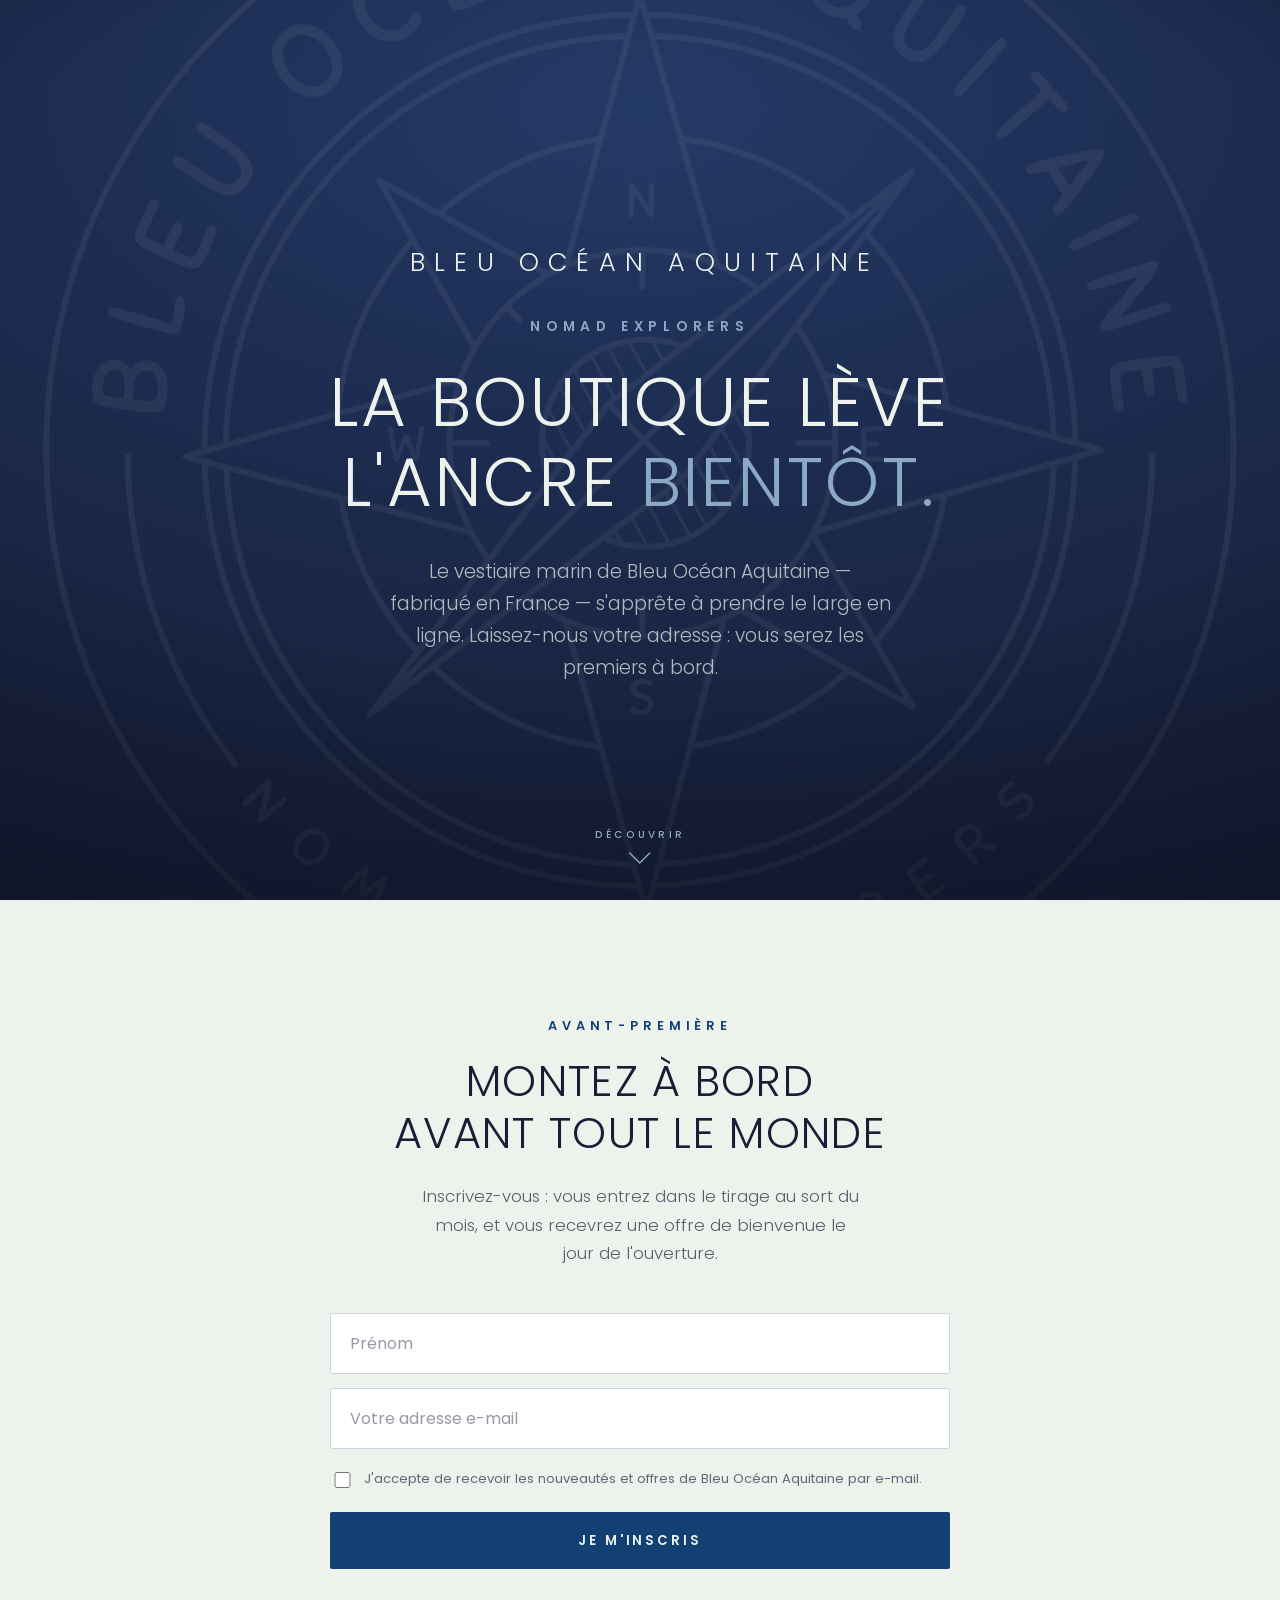
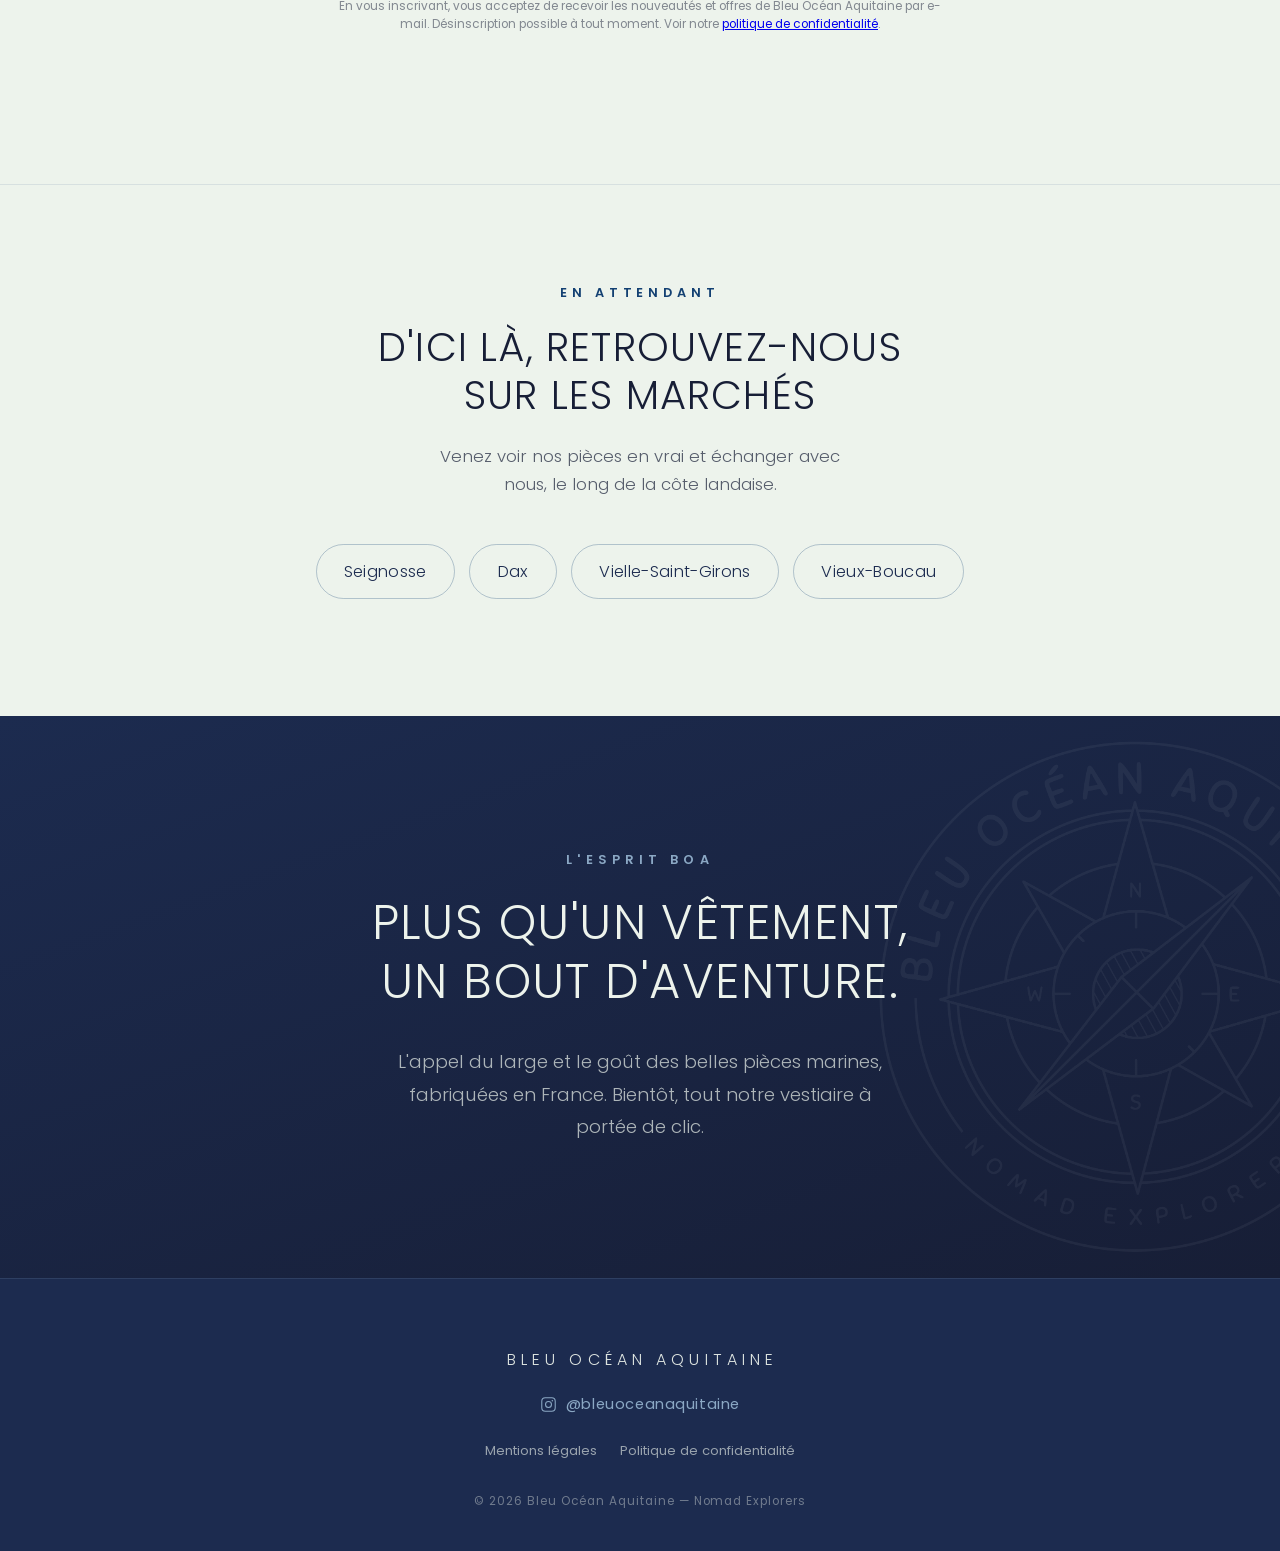
==== index.html @ ff769893 "Add files via upload" ====
<!DOCTYPE html>
<html lang="fr">
<head>
  <meta charset="utf-8">
  <meta name="viewport" content="width=device-width, initial-scale=1">

  <title>Bleu Océan Aquitaine — bientôt en ligne</title>
  <meta name="description" content="Le vestiaire marin fabriqué en France. Inscrivez-vous pour l'avant-première et une offre de bienvenue à l'ouverture.">

  <!-- Open Graph / partage & QR -->
  <meta property="og:type" content="website">
  <meta property="og:locale" content="fr_FR">
  <meta property="og:site_name" content="Bleu Océan Aquitaine">
  <meta property="og:title" content="Bleu Océan Aquitaine — bientôt en ligne">
  <meta property="og:description" content="Le vestiaire marin fabriqué en France. Inscrivez-vous pour l'avant-première et une offre de bienvenue à l'ouverture.">
  <meta property="og:url" content="https://bleuoceanaquitaine.fr/">
  <meta property="og:image" content="https://bleuoceanaquitaine.fr/assets/logo-boa.png">
  <meta property="og:image:alt" content="Logo Bleu Océan Aquitaine — rose des vents">
  <meta name="twitter:card" content="summary_large_image">
  <meta name="twitter:title" content="Bleu Océan Aquitaine — bientôt en ligne">
  <meta name="twitter:description" content="Le vestiaire marin fabriqué en France. Inscrivez-vous pour l'avant-première et une offre de bienvenue à l'ouverture.">
  <meta name="twitter:image" content="https://bleuoceanaquitaine.fr/assets/logo-boa.png">

  <!-- Favicon (à partir du logo) -->
  <link rel="icon" type="image/png" href="assets/logo-boa.png">
  <link rel="apple-touch-icon" href="assets/logo-boa.png">

  <meta name="theme-color" content="#1C2B4F">
  <link rel="canonical" href="https://bleuoceanaquitaine.fr/">

  <link rel="preload" as="image" href="assets/logo-boa.png">
  <link rel="stylesheet" href="styles.css">
</head>
<body>
<main>

  <!-- ===================== HERO ===================== -->
  <section class="hero" aria-label="Bleu Océan Aquitaine — bientôt en ligne">
    <!-- rose des vents en filigrane, rotation lente -->
    <div class="hero__compass" data-compass aria-hidden="true">
      <img src="assets/logo-boa.png" alt="">
    </div>
    <div class="hero__vignette" aria-hidden="true"></div>

    <div class="hero__inner">
      <div class="hero__brand">Bleu Océan Aquitaine</div>
      <p class="hero__kicker">Nomad Explorers</p>
      <h1 class="hero__title">
        <span>La</span> <span>boutique</span> <span>lève</span> <span>l'ancre</span> <span>bientôt.</span>
      </h1>
      <p class="hero__subtitle">Le vestiaire marin de Bleu Océan Aquitaine — fabriqué en France — s'apprête à prendre le large en ligne. Laissez-nous votre adresse : vous serez les premiers à bord.</p>
    </div>

    <a class="hero__scroll" href="#inscription" aria-label="Aller à l'inscription">
      <span>Découvrir</span>
      <svg width="22" height="13" viewBox="0 0 22 13" fill="none" aria-hidden="true"><path d="M1 1L11 11L21 1" stroke="#8BA8C4" stroke-width="1.4" stroke-linecap="round" stroke-linejoin="round"></path></svg>
    </a>
  </section>

  <!-- ===================== CAPTURE E-MAIL ===================== -->
  <section id="inscription" class="section section--paper">
    <div class="section__inner">
      <p class="kicker" data-reveal>Avant-première</p>
      <h2 class="heading" data-reveal data-delay="1">Montez à bord<br>avant tout le monde</h2>
      <p class="lede" data-reveal data-delay="2">Inscrivez-vous : vous entrez dans le tirage au sort du mois, et vous recevrez une offre de bienvenue le jour de l'ouverture.</p>

      <div class="signup" data-reveal data-delay="3">

        <!-- Formulaire sur-mesure aux couleurs BOA — POST natif vers Brevo.
             La cible est l'iframe cachée #brevo-sink : pas de CORS, double opt-in
             et RGPD restent gérés par Brevo. Champs réels : EMAIL, NOM. -->
        <div id="form-wrap">
          <form id="signup-form" class="form"
                method="POST"
                action="https://7a48fc85.sibforms.com/v2/serve/[base64]"
                target="brevo-sink">
            <input class="form__field" type="text" name="NOM" placeholder="Prénom" autocomplete="given-name" required aria-label="Prénom">
            <input class="form__field" type="email" name="EMAIL" placeholder="Votre adresse e-mail" autocomplete="email" required aria-label="Adresse e-mail">

            <label class="form__consent">
              <input type="checkbox" name="consent" required>
              <span>J'accepte de recevoir les nouveautés et offres de Bleu Océan Aquitaine par e-mail.</span>
            </label>

            <!-- honeypot anti-spam (Brevo) — doit rester vide -->
            <div class="form__hp" aria-hidden="true">
              <input type="text" name="email_address_check" tabindex="-1" autocomplete="off" value="">
            </div>
            <input type="hidden" name="locale" value="fr">

            <button class="btn" type="submit">Je m'inscris</button>

            <p class="form__legal">En vous inscrivant, vous acceptez de recevoir les nouveautés et offres de Bleu Océan Aquitaine par e-mail. Désinscription possible à tout moment. Voir notre <a href="confidentialite.html">politique de confidentialité</a>.</p>
            <p id="form-error" class="form__error" role="alert" aria-live="polite"></p>
          </form>
        </div>

        <!-- État de succès -->
        <div id="success" class="success is-hidden" role="status">
          <div class="success__check" aria-hidden="true">
            <svg width="26" height="26" viewBox="0 0 26 26" fill="none"><path d="M6 13.5L11 18.5L20 8" stroke="#134072" stroke-width="1.6" stroke-linecap="round" stroke-linejoin="round"></path></svg>
          </div>
          <p class="success__title">Bienvenue à bord !</p>
          <p class="success__text">Pensez à confirmer votre inscription via l'e-mail qu'on vient de vous envoyer.</p>
        </div>

      </div>
    </div>
  </section>

  <!-- ===================== MARCHÉS ===================== -->
  <section class="section section--markets">
    <div class="section__inner">
      <p class="kicker" data-reveal>En attendant</p>
      <h2 class="heading" data-reveal data-delay="1">D'ici là, retrouvez-nous<br>sur les marchés</h2>
      <p class="lede" data-reveal data-delay="2">Venez voir nos pièces en vrai et échanger avec nous, le long de la côte landaise.</p>

      <div class="tags">
        <span class="tag" data-reveal>Seignosse</span>
        <span class="tag" data-reveal>Dax</span>
        <span class="tag" data-reveal>Vielle-Saint-Girons</span>
        <span class="tag" data-reveal>Vieux-Boucau</span>
      </div>
    </div>
  </section>

  <!-- ===================== L'ESPRIT BOA ===================== -->
  <section class="section section--spirit">
    <img class="section--spirit__compass" src="assets/logo-boa.png" alt="" aria-hidden="true">
    <div class="section__inner">
      <p class="kicker" data-reveal>L'esprit BOA</p>
      <p class="heading" data-reveal data-delay="1">Plus qu'un vêtement,<br>un bout d'aventure.</p>
      <p class="lede" data-reveal data-delay="2">L'appel du large et le goût des belles pièces marines, fabriquées en France. Bientôt, tout notre vestiaire à portée de clic.</p>
    </div>
  </section>

  <!-- ===================== FOOTER ===================== -->
  <footer class="footer">
    <div class="footer__brand">Bleu Océan Aquitaine</div>
    <a class="footer__ig" href="https://instagram.com/bleuoceanaquitaine" target="_blank" rel="noopener">
      <svg width="17" height="17" viewBox="0 0 24 24" fill="none" aria-hidden="true"><rect x="2.5" y="2.5" width="19" height="19" rx="5" stroke="currentColor" stroke-width="1.5"></rect><circle cx="12" cy="12" r="4.2" stroke="currentColor" stroke-width="1.5"></circle><circle cx="17.4" cy="6.6" r="1.1" fill="currentColor"></circle></svg>
      @bleuoceanaquitaine
    </a>
    <nav class="footer__links" aria-label="Liens légaux">
      <a href="mentions-legales.html">Mentions légales</a>
      <a href="confidentialite.html">Politique de confidentialité</a>
    </nav>
    <p class="footer__copy">© 2026 Bleu Océan Aquitaine — Nomad Explorers</p>
  </footer>

</main>

<!-- Cible cachée du POST Brevo : reçoit la réponse sans quitter la page -->
<iframe id="brevo-sink" name="brevo-sink" title="Brevo" aria-hidden="true" style="display:none;border:0;width:0;height:0;"></iframe>

<script src="main.js" defer></script>
</body>
</html>
---- styles.css ----
/* ============================================================
   Bleu Océan Aquitaine — landing « coming soon »
   Reconstruction statique propre (HTML/CSS + JS vanilla)
   ============================================================ */

/* ---------- Polices Poppins (locales, woff2) ---------- */
@font-face{font-family:'Poppins';font-style:normal;font-weight:300;font-display:swap;
  src:url("assets/fonts/poppins-300-latin.woff2") format('woff2');
  unicode-range:U+0000-00FF,U+0131,U+0152-0153,U+02BB-02BC,U+02C6,U+02DA,U+02DC,U+0304,U+0308,U+0329,U+2000-206F,U+20AC,U+2122,U+2191,U+2193,U+2212,U+2215,U+FEFF,U+FFFD;}
@font-face{font-family:'Poppins';font-style:normal;font-weight:300;font-display:swap;
  src:url("assets/fonts/poppins-300-latin-ext.woff2") format('woff2');
  unicode-range:U+0100-02BA,U+02BD-02C5,U+02C7-02CC,U+02CE-02D7,U+02DD-02FF,U+0304,U+0308,U+0329,U+1D00-1DBF,U+1E00-1E9F,U+1EF2-1EFF,U+2020,U+20A0-20AB,U+20AD-20C0,U+2113,U+2C60-2C7F,U+A720-A7FF;}
@font-face{font-family:'Poppins';font-style:normal;font-weight:400;font-display:swap;
  src:url("assets/fonts/poppins-400-latin.woff2") format('woff2');
  unicode-range:U+0000-00FF,U+0131,U+0152-0153,U+02BB-02BC,U+02C6,U+02DA,U+02DC,U+0304,U+0308,U+0329,U+2000-206F,U+20AC,U+2122,U+2191,U+2193,U+2212,U+2215,U+FEFF,U+FFFD;}
@font-face{font-family:'Poppins';font-style:normal;font-weight:400;font-display:swap;
  src:url("assets/fonts/poppins-400-latin-ext.woff2") format('woff2');
  unicode-range:U+0100-02BA,U+02BD-02C5,U+02C7-02CC,U+02CE-02D7,U+02DD-02FF,U+0304,U+0308,U+0329,U+1D00-1DBF,U+1E00-1E9F,U+1EF2-1EFF,U+2020,U+20A0-20AB,U+20AD-20C0,U+2113,U+2C60-2C7F,U+A720-A7FF;}
@font-face{font-family:'Poppins';font-style:normal;font-weight:500;font-display:swap;
  src:url("assets/fonts/poppins-500-latin.woff2") format('woff2');
  unicode-range:U+0000-00FF,U+0131,U+0152-0153,U+02BB-02BC,U+02C6,U+02DA,U+02DC,U+0304,U+0308,U+0329,U+2000-206F,U+20AC,U+2122,U+2191,U+2193,U+2212,U+2215,U+FEFF,U+FFFD;}
@font-face{font-family:'Poppins';font-style:normal;font-weight:500;font-display:swap;
  src:url("assets/fonts/poppins-500-latin-ext.woff2") format('woff2');
  unicode-range:U+0100-02BA,U+02BD-02C5,U+02C7-02CC,U+02CE-02D7,U+02DD-02FF,U+0304,U+0308,U+0329,U+1D00-1DBF,U+1E00-1E9F,U+1EF2-1EFF,U+2020,U+20A0-20AB,U+20AD-20C0,U+2113,U+2C60-2C7F,U+A720-A7FF;}
@font-face{font-family:'Poppins';font-style:normal;font-weight:600;font-display:swap;
  src:url("assets/fonts/poppins-600-latin.woff2") format('woff2');
  unicode-range:U+0000-00FF,U+0131,U+0152-0153,U+02BB-02BC,U+02C6,U+02DA,U+02DC,U+0304,U+0308,U+0329,U+2000-206F,U+20AC,U+2122,U+2191,U+2193,U+2212,U+2215,U+FEFF,U+FFFD;}
@font-face{font-family:'Poppins';font-style:normal;font-weight:600;font-display:swap;
  src:url("assets/fonts/poppins-600-latin-ext.woff2") format('woff2');
  unicode-range:U+0100-02BA,U+02BD-02C5,U+02C7-02CC,U+02CE-02D7,U+02DD-02FF,U+0304,U+0308,U+0329,U+1D00-1DBF,U+1E00-1E9F,U+1EF2-1EFF,U+2020,U+20A0-20AB,U+20AD-20C0,U+2113,U+2C60-2C7F,U+A720-A7FF;}

/* ---------- Variables de marque ---------- */
:root{
  --navy:#1C2B4F;
  --navy-deep:#171E36;
  --blue:#134072;
  --sky:#8BA8C4;
  --paper:#EDF3EC;
  --ease:cubic-bezier(.22,1,.36,1);
}

/* ---------- Base ---------- */
*{box-sizing:border-box;}
html{scroll-behavior:smooth;}
body{
  margin:0;
  font-family:'Poppins',system-ui,-apple-system,sans-serif;
  background:var(--navy);
  color:var(--paper);
  -webkit-font-smoothing:antialiased;
  text-rendering:optimizeLegibility;
}
main{overflow-x:hidden;}
img{display:block;}

/* ---------- Keyframes ---------- */
@keyframes boaHeroWord{from{opacity:0;transform:translateY(1.05em);}to{opacity:1;transform:none;}}
@keyframes boaFadeUp{from{opacity:0;transform:translateY(18px);}to{opacity:1;transform:none;}}
@keyframes boaSpin{to{transform:rotate(360deg);}}
@keyframes boaChev{0%,100%{transform:translateY(0);opacity:.45;}50%{transform:translateY(7px);opacity:.95;}}
@keyframes boaFade{from{opacity:0;}to{opacity:1;}}

/* ============================================================
   HERO
   ============================================================ */
.hero{
  position:relative;min-height:100vh;min-height:100svh;
  display:flex;flex-direction:column;align-items:center;justify-content:center;
  text-align:center;
  padding:7rem clamp(1.5rem,6vw,6rem) 5rem;
  background:radial-gradient(120% 90% at 50% 12%, #243A66 0%, #1C2B4F 45%, #171E36 100%);
  overflow:hidden;
}
.hero__compass{
  position:absolute;top:50%;left:50%;
  width:min(135vh,135vw);height:min(135vh,135vw);
  transform:translate(-50%,calc(-50% + var(--py,0px)));
  pointer-events:none;z-index:0;
}
.hero__compass img{
  width:100%;height:100%;object-fit:contain;opacity:.06;
  animation:boaSpin 110s linear infinite;will-change:transform;
}
.hero__vignette{
  position:absolute;inset:0;z-index:1;pointer-events:none;
  background:radial-gradient(110% 75% at 50% 35%, transparent 55%, rgba(10,15,32,.55) 100%);
}
.hero__inner{position:relative;z-index:2;display:flex;flex-direction:column;align-items:center;max-width:880px;}

.hero__brand{
  margin-bottom:2.6rem;padding-left:.36em;
  font-weight:300;text-transform:uppercase;letter-spacing:.36em;
  font-size:clamp(1.05rem,2.4vw,1.6rem);line-height:1.1;color:var(--paper);
  opacity:0;animation:boaFade 1s ease .06s both;
}
.hero__kicker{
  margin:0 0 1.6rem;
  font-size:clamp(.72rem,1.4vw,.86rem);font-weight:600;letter-spacing:.42em;
  text-transform:uppercase;color:var(--sky);
  opacity:0;animation:boaFadeUp .8s var(--ease) .36s both;
}
.hero__title{
  margin:0;font-weight:300;text-transform:uppercase;
  font-size:clamp(2rem,5.6vw,4.3rem);line-height:1.16;letter-spacing:.04em;
  color:var(--paper);text-wrap:balance;
}
.hero__title span{display:inline-block;opacity:0;animation:boaHeroWord .85s var(--ease) both;}
.hero__title span:nth-child(1){animation-delay:.56s;}
.hero__title span:nth-child(2){animation-delay:.65s;}
.hero__title span:nth-child(3){animation-delay:.74s;}
.hero__title span:nth-child(4){animation-delay:.83s;}
.hero__title span:nth-child(5){animation-delay:.92s;color:var(--sky);}
.hero__subtitle{
  margin:2.1rem 0 0;max-width:46ch;
  font-size:clamp(1rem,1.7vw,1.18rem);font-weight:300;line-height:1.7;
  color:rgba(237,243,236,.72);
  opacity:0;animation:boaFadeUp .9s var(--ease) 1.24s both;
}
.hero__scroll{
  position:absolute;bottom:2.2rem;left:50%;transform:translateX(-50%);z-index:2;
  display:flex;flex-direction:column;align-items:center;gap:.55rem;
  text-decoration:none;color:var(--sky);
  opacity:0;animation:boaFade 1s ease 1.7s both;
}
.hero__scroll span{font-size:.64rem;letter-spacing:.32em;text-transform:uppercase;font-weight:500;}
.hero__scroll svg{animation:boaChev 2.1s ease-in-out infinite;}

/* ============================================================
   Sections claires & sombres
   ============================================================ */
.section{display:flex;justify-content:center;padding:clamp(5rem,13vh,9.5rem) clamp(1.5rem,6vw,6rem);}
.section--paper{background:var(--paper);color:var(--navy-deep);}
.section--markets{background:var(--paper);border-top:1px solid rgba(19,64,114,.1);padding:clamp(4.5rem,11vh,8rem) clamp(1.5rem,6vw,6rem) clamp(5.5rem,13vh,9rem);}
.section--spirit{position:relative;background:linear-gradient(160deg,#1C2B4F 0%,#171E36 100%);overflow:hidden;padding:clamp(5.5rem,15vh,10rem) clamp(1.5rem,6vw,6rem);}
.section__inner{width:100%;text-align:center;display:flex;flex-direction:column;align-items:center;}
.section--paper .section__inner{max-width:620px;}
.section--markets .section__inner{max-width:760px;}
.section--spirit .section__inner{max-width:720px;position:relative;z-index:1;}
.section--spirit__compass{
  position:absolute;right:-9%;top:50%;transform:translateY(-50%);
  width:min(60vh,520px);height:auto;opacity:.05;pointer-events:none;
}

.kicker{margin:0 0 1.3rem;font-size:.8rem;font-weight:600;letter-spacing:.38em;text-transform:uppercase;color:var(--blue);}
.section--spirit .kicker{color:var(--sky);letter-spacing:.4em;margin-bottom:1.6rem;}
.heading{margin:0;font-weight:300;text-transform:uppercase;line-height:1.2;letter-spacing:.03em;color:var(--navy-deep);}
.section--paper .heading{font-size:clamp(1.7rem,4vw,2.7rem);}
.section--markets .heading{font-size:clamp(1.6rem,3.6vw,2.5rem);}
.section--spirit .heading{font-size:clamp(1.7rem,4.4vw,3rem);line-height:1.22;color:var(--paper);text-wrap:balance;}
.lede{margin:1.5rem 0 0;font-size:1.04rem;font-weight:300;line-height:1.7;color:rgba(23,30,54,.7);}
.section--paper .lede{max-width:44ch;}
.section--markets .lede{max-width:42ch;}
.section--spirit .lede{margin-top:2.2rem;max-width:46ch;font-size:clamp(1rem,1.7vw,1.15rem);line-height:1.75;color:rgba(237,243,236,.7);}

/* ============================================================
   Formulaire de capture (Brevo)
   ============================================================ */
.signup{width:100%;margin-top:2.8rem;}
.form{display:flex;flex-direction:column;gap:.9rem;text-align:left;}
.form__field{
  width:100%;padding:1.05rem 1.2rem;
  border:1px solid rgba(19,64,114,.22);border-radius:2px;background:#fff;
  font-family:inherit;font-size:1rem;color:var(--navy-deep);outline:none;
  transition:border-color .3s ease,box-shadow .3s ease;
}
.form__field::placeholder{color:rgba(23,30,54,.45);}
.form__field:focus{border-color:var(--sky);box-shadow:0 0 0 3px rgba(139,168,196,.22);}
.form__consent{
  display:flex;align-items:flex-start;gap:.65rem;margin:.35rem 0 .4rem;
  font-size:.82rem;line-height:1.55;color:rgba(23,30,54,.66);cursor:pointer;
}
.form__consent input{margin-top:.18rem;width:1.05rem;height:1.05rem;accent-color:var(--blue);flex-shrink:0;}
.form__consent a{color:var(--blue);}
/* honeypot anti-spam — masqué aux humains, visible aux bots */
.form__hp{position:absolute !important;left:-5000px;width:1px;height:1px;overflow:hidden;}
.btn{
  width:100%;padding:1.15rem 1.4rem;border:none;border-radius:2px;
  background:var(--blue);color:var(--paper);
  font-family:inherit;font-size:.82rem;font-weight:600;letter-spacing:.22em;text-transform:uppercase;
  cursor:pointer;
  transition:transform .3s var(--ease),box-shadow .3s ease,background .3s ease;
}
.btn:hover{transform:translateY(-3px) scale(1.01);box-shadow:0 14px 30px -10px rgba(19,64,114,.55);background:var(--navy);}
.btn:active{transform:translateY(-1px) scale(1);}
.btn[aria-busy="true"]{opacity:.7;cursor:progress;transform:none;}
.form__legal{margin:.85rem 0 0;font-size:.74rem;line-height:1.55;color:rgba(23,30,54,.5);text-align:center;}
.form__error{margin:.4rem 0 0;font-size:.8rem;color:#a3242f;text-align:center;min-height:1em;}

/* État de succès */
.success{
  display:flex;flex-direction:column;align-items:center;gap:1.2rem;
  padding:2.8rem 1.6rem;border:1px solid rgba(19,64,114,.18);border-radius:3px;background:#fff;text-align:center;
}
.success__check{
  width:54px;height:54px;border-radius:50%;border:1.5px solid var(--blue);
  display:flex;align-items:center;justify-content:center;
}
.success__title{margin:0;font-weight:300;text-transform:uppercase;letter-spacing:.05em;font-size:1.3rem;color:var(--navy-deep);}
.success__text{margin:0;max-width:38ch;font-size:.98rem;line-height:1.65;font-weight:300;color:rgba(23,30,54,.7);}
.is-hidden{display:none !important;}

/* ============================================================
   Tags villes
   ============================================================ */
.tags{display:flex;flex-wrap:wrap;justify-content:center;gap:.9rem;margin-top:2.8rem;}
.tag{
  padding:.85rem 1.7rem;border:1px solid rgba(19,64,114,.28);border-radius:100px;
  font-size:1.02rem;font-weight:300;letter-spacing:.02em;color:var(--navy);cursor:default;
  transition:color .3s ease,border-color .3s ease,transform .3s ease,box-shadow .3s ease;
}
.tag:hover{color:var(--sky);border-color:var(--sky);transform:translateY(-4px);box-shadow:0 12px 24px -12px rgba(19,64,114,.4);}

/* ============================================================
   Footer
   ============================================================ */
.footer{
  background:var(--navy);border-top:1px solid rgba(139,168,196,.16);
  padding:clamp(3.5rem,8vh,5.5rem) clamp(1.5rem,6vw,6rem) 2.6rem;
  display:flex;flex-direction:column;align-items:center;text-align:center;gap:1.6rem;
}
.footer__brand{padding-left:.32em;font-weight:300;text-transform:uppercase;letter-spacing:.32em;font-size:1rem;line-height:1.1;color:var(--paper);opacity:.92;}
.footer__ig{display:inline-flex;align-items:center;gap:.55rem;text-decoration:none;color:var(--sky);font-size:.92rem;letter-spacing:.04em;transition:color .3s ease;}
.footer__ig:hover{color:var(--paper);}
.footer__links{display:flex;flex-wrap:wrap;justify-content:center;gap:.5rem 1.4rem;font-size:.82rem;}
.footer__links a{text-decoration:none;color:rgba(237,243,236,.6);transition:color .3s ease;}
.footer__links a:hover{color:var(--sky);}
.footer__copy{margin:.4rem 0 0;font-size:.74rem;letter-spacing:.08em;color:rgba(237,243,236,.4);}

/* ============================================================
   Reveal au scroll
   ============================================================ */
[data-reveal]{opacity:0;transform:translateY(24px);transition:opacity .8s var(--ease),transform .8s var(--ease);}
[data-reveal].is-visible{opacity:1;transform:none;}
[data-reveal][data-delay="1"]{transition-delay:.08s;}
[data-reveal][data-delay="2"]{transition-delay:.16s;}
[data-reveal][data-delay="3"]{transition-delay:.24s;}
.tags .tag[data-reveal]{transition-duration:.7s;}
.tags .tag:nth-child(1){transition-delay:.1s;}
.tags .tag:nth-child(2){transition-delay:.2s;}
.tags .tag:nth-child(3){transition-delay:.3s;}
.tags .tag:nth-child(4){transition-delay:.4s;}

/* ---------- Accessibilité : mouvement réduit ---------- */
@media (prefers-reduced-motion: reduce){
  *{animation:none !important;transition:none !important;}
  [data-reveal]{opacity:1 !important;transform:none !important;}
  html{scroll-behavior:auto;}
}
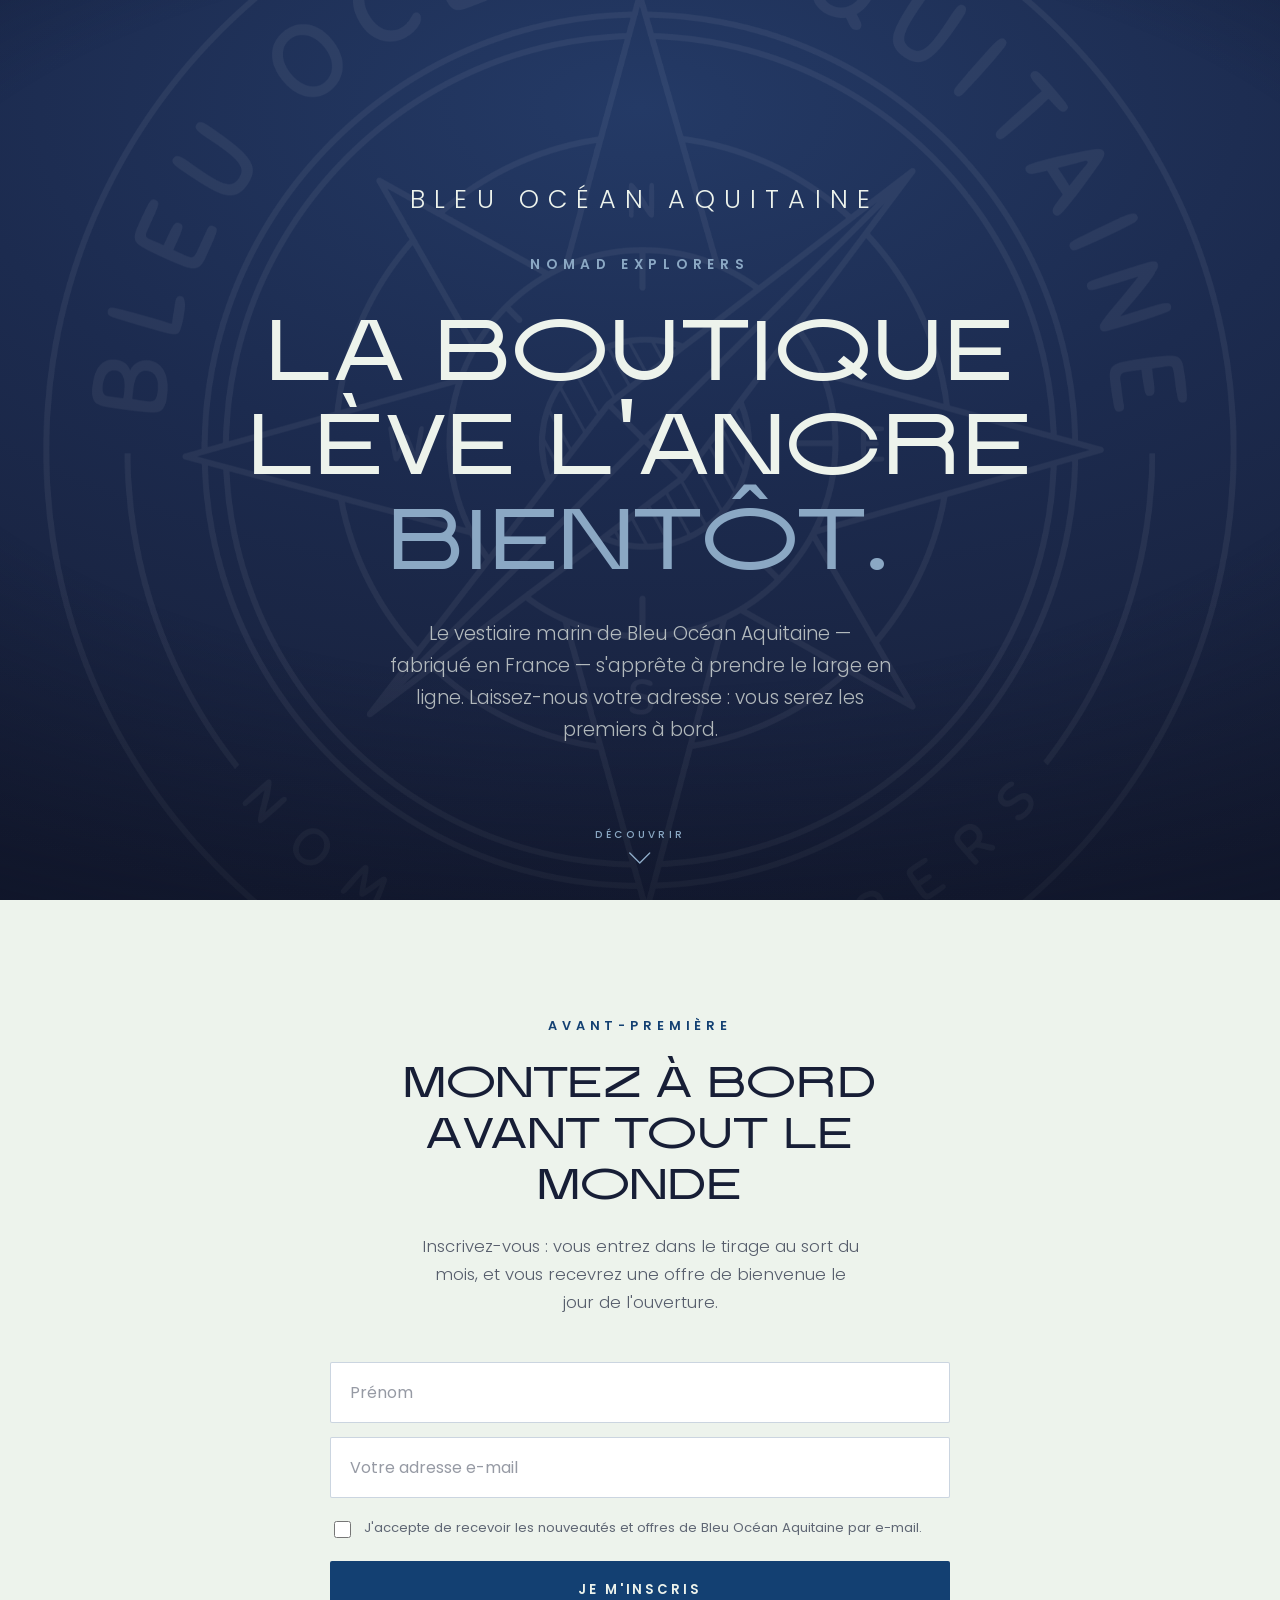
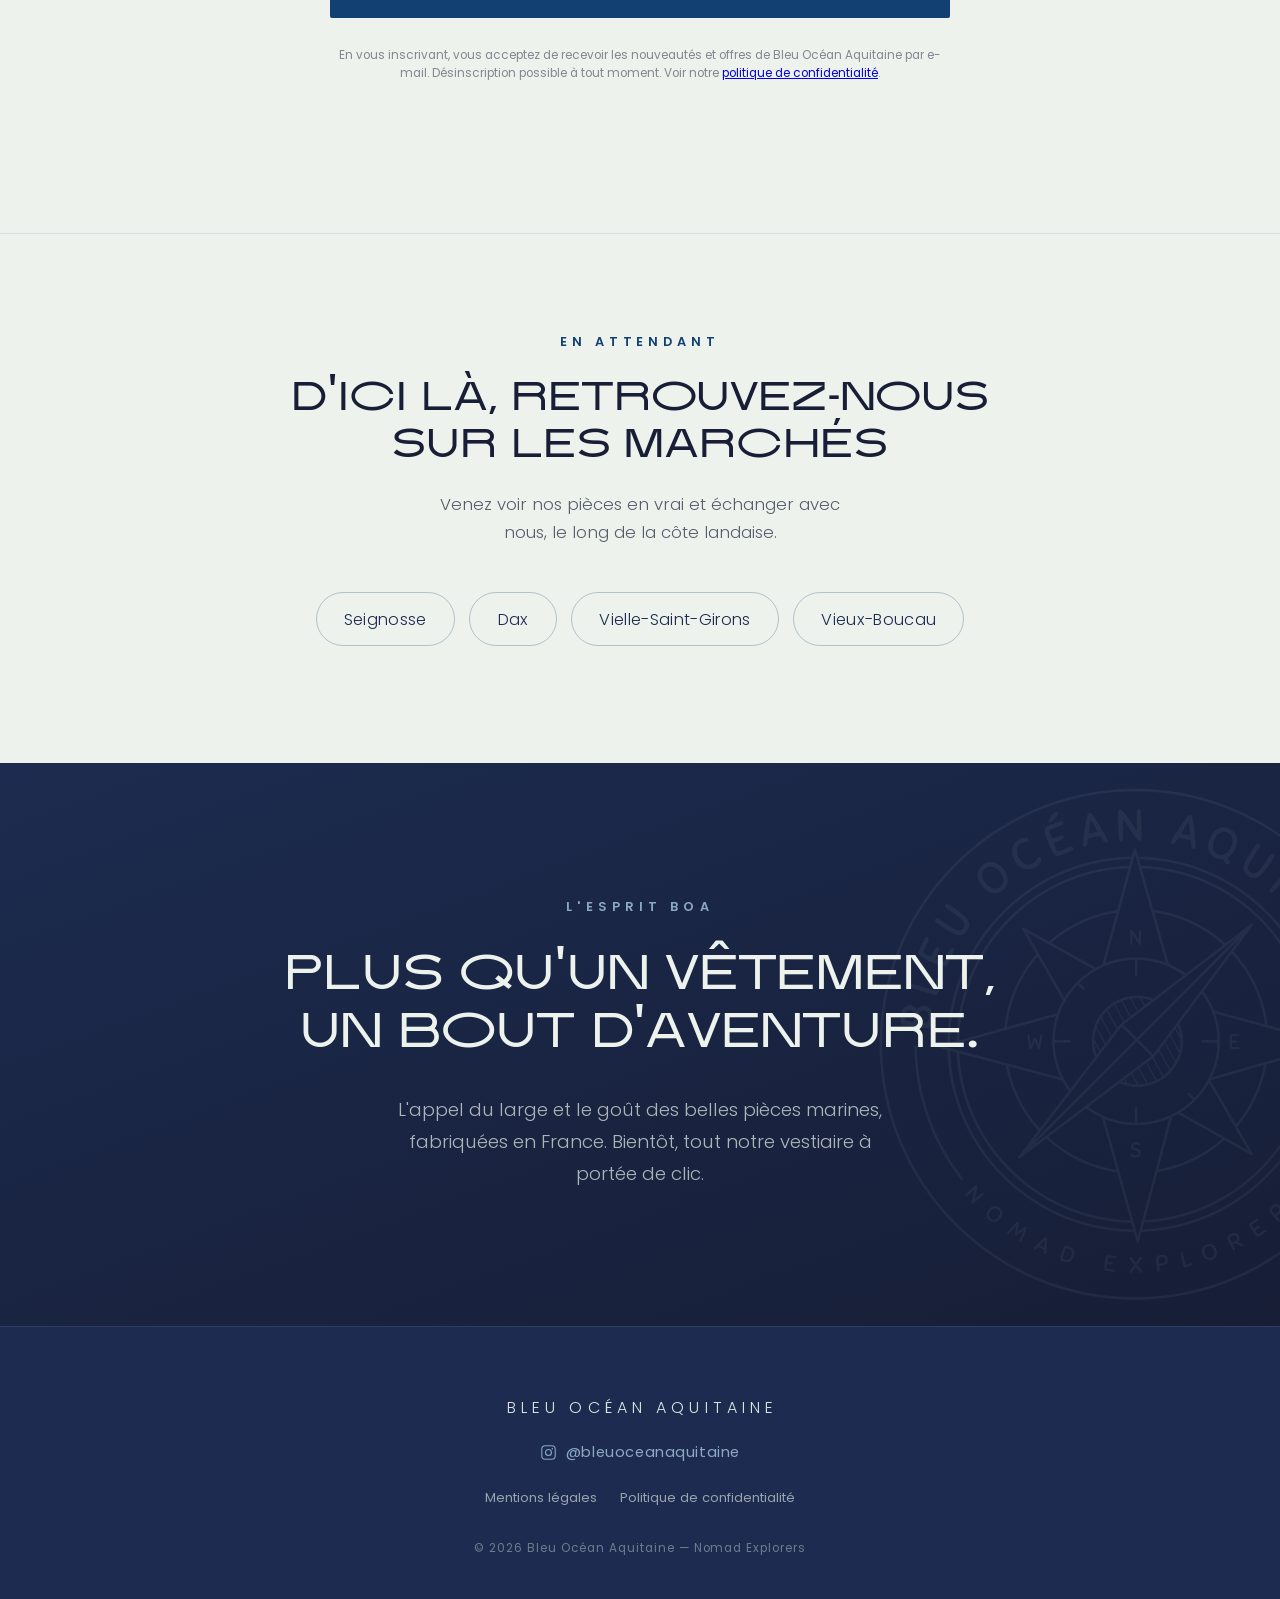
==== commit 41c72e3e: "Add files via upload" ====
--- a/index.html
+++ b/index.html
@@ -21,9 +21,10 @@
   <meta name="twitter:description" content="Le vestiaire marin fabriqué en France. Inscrivez-vous pour l'avant-première et une offre de bienvenue à l'ouverture.">
   <meta name="twitter:image" content="https://bleuoceanaquitaine.fr/assets/logo-boa.png">
 
-  <!-- Favicon (à partir du logo) -->
-  <link rel="icon" type="image/png" href="assets/logo-boa.png">
-  <link rel="apple-touch-icon" href="assets/logo-boa.png">
+  <!-- Favicon (logo réduit) -->
+  <link rel="icon" type="image/png" sizes="32x32" href="assets/favicon-32.png">
+  <link rel="icon" type="image/png" sizes="16x16" href="assets/favicon-16.png">
+  <link rel="apple-touch-icon" sizes="180x180" href="assets/apple-touch-icon.png">
 
   <meta name="theme-color" content="#1C2B4F">
   <link rel="canonical" href="https://bleuoceanaquitaine.fr/">
@@ -66,14 +67,14 @@
 
       <div class="signup" data-reveal data-delay="3">
 
-        <!-- Formulaire sur-mesure aux couleurs BOA — POST natif vers Brevo.
-             La cible est l'iframe cachée #brevo-sink : pas de CORS, double opt-in
-             et RGPD restent gérés par Brevo. Champs réels : EMAIL, NOM. -->
+        <!-- Formulaire sur-mesure aux couleurs BOA. Soumission en JS via fetch +
+             FormData (multipart/form-data) vers l'endpoint Brevo, qui répond en JSON.
+             CORS autorisé pour le domaine. Double opt-in et RGPD gérés par Brevo.
+             Champs réels : EMAIL, NOM (+ honeypot email_address_check, locale). -->
         <div id="form-wrap">
           <form id="signup-form" class="form"
                 method="POST"
-                action="https://7a48fc85.sibforms.com/v2/serve/[base64]"
-                target="brevo-sink">
+                action="https://7a48fc85.sibforms.com/v2/serve/[base64]">
             <input class="form__field" type="text" name="NOM" placeholder="Prénom" autocomplete="given-name" required aria-label="Prénom">
             <input class="form__field" type="email" name="EMAIL" placeholder="Votre adresse e-mail" autocomplete="email" required aria-label="Adresse e-mail">
 
@@ -150,9 +151,6 @@
 
 </main>
 
-<!-- Cible cachée du POST Brevo : reçoit la réponse sans quitter la page -->
-<iframe id="brevo-sink" name="brevo-sink" title="Brevo" aria-hidden="true" style="display:none;border:0;width:0;height:0;"></iframe>
-
 <script src="main.js" defer></script>
 </body>
 </html>
--- a/styles.css
+++ b/styles.css
@@ -28,6 +28,14 @@
 @font-face{font-family:'Poppins';font-style:normal;font-weight:600;font-display:swap;
   src:url("assets/fonts/poppins-600-latin-ext.woff2") format('woff2');
   unicode-range:U+0100-02BA,U+02BD-02C5,U+02C7-02CC,U+02CE-02D7,U+02DD-02FF,U+0304,U+0308,U+0329,U+1D00-1DBF,U+1E00-1E9F,U+1EF2-1EFF,U+2020,U+20A0-20AB,U+20AD-20C0,U+2113,U+2C60-2C7F,U+A720-A7FF;}
+
+/* ---------- Kica Display (locale, woff2) — titres ---------- */
+@font-face{font-family:'Kica';font-style:normal;font-weight:300;font-display:swap;
+  src:url("assets/fonts/IFKica-Light.woff2") format('woff2');}
+@font-face{font-family:'Kica';font-style:normal;font-weight:400;font-display:swap;
+  src:url("assets/fonts/IFKica-Regular.woff2") format('woff2');}
+@font-face{font-family:'Kica';font-style:normal;font-weight:700;font-display:swap;
+  src:url("assets/fonts/IFKica-Bold.woff2") format('woff2');}
 
 /* ---------- Variables de marque ---------- */
 :root{
@@ -100,8 +108,8 @@
   opacity:0;animation:boaFadeUp .8s var(--ease) .36s both;
 }
 .hero__title{
-  margin:0;font-weight:300;text-transform:uppercase;
-  font-size:clamp(2rem,5.6vw,4.3rem);line-height:1.16;letter-spacing:.04em;
+  margin:0;font-family:'Kica','Poppins',system-ui,sans-serif;font-weight:300;text-transform:uppercase;
+  font-size:clamp(2.4rem,6.6vw,5.4rem);line-height:1.12;letter-spacing:.03em;
   color:var(--paper);text-wrap:balance;
 }
 .hero__title span{display:inline-block;opacity:0;animation:boaHeroWord .85s var(--ease) both;}
@@ -143,7 +151,7 @@
 
 .kicker{margin:0 0 1.3rem;font-size:.8rem;font-weight:600;letter-spacing:.38em;text-transform:uppercase;color:var(--blue);}
 .section--spirit .kicker{color:var(--sky);letter-spacing:.4em;margin-bottom:1.6rem;}
-.heading{margin:0;font-weight:300;text-transform:uppercase;line-height:1.2;letter-spacing:.03em;color:var(--navy-deep);}
+.heading{margin:0;font-family:'Kica','Poppins',system-ui,sans-serif;font-weight:300;text-transform:uppercase;line-height:1.18;letter-spacing:.02em;color:var(--navy-deep);}
 .section--paper .heading{font-size:clamp(1.7rem,4vw,2.7rem);}
 .section--markets .heading{font-size:clamp(1.6rem,3.6vw,2.5rem);}
 .section--spirit .heading{font-size:clamp(1.7rem,4.4vw,3rem);line-height:1.22;color:var(--paper);text-wrap:balance;}
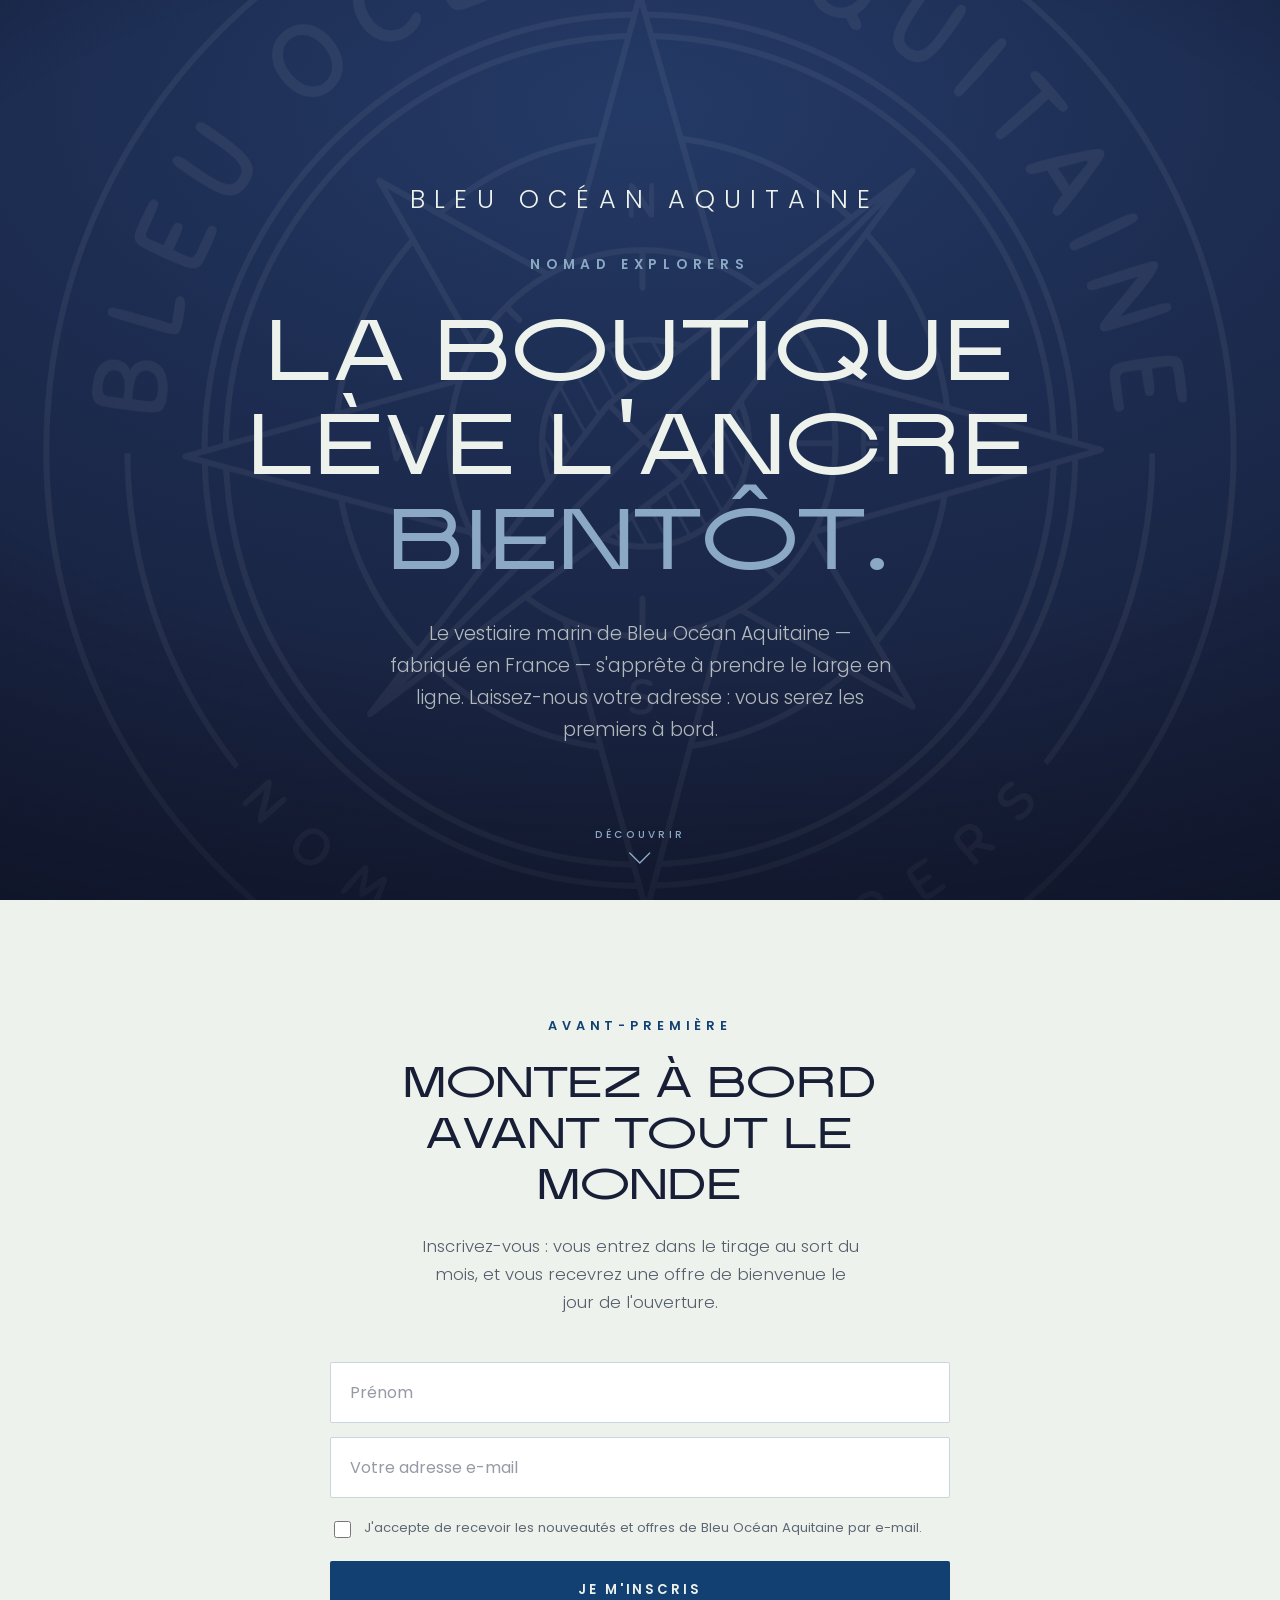
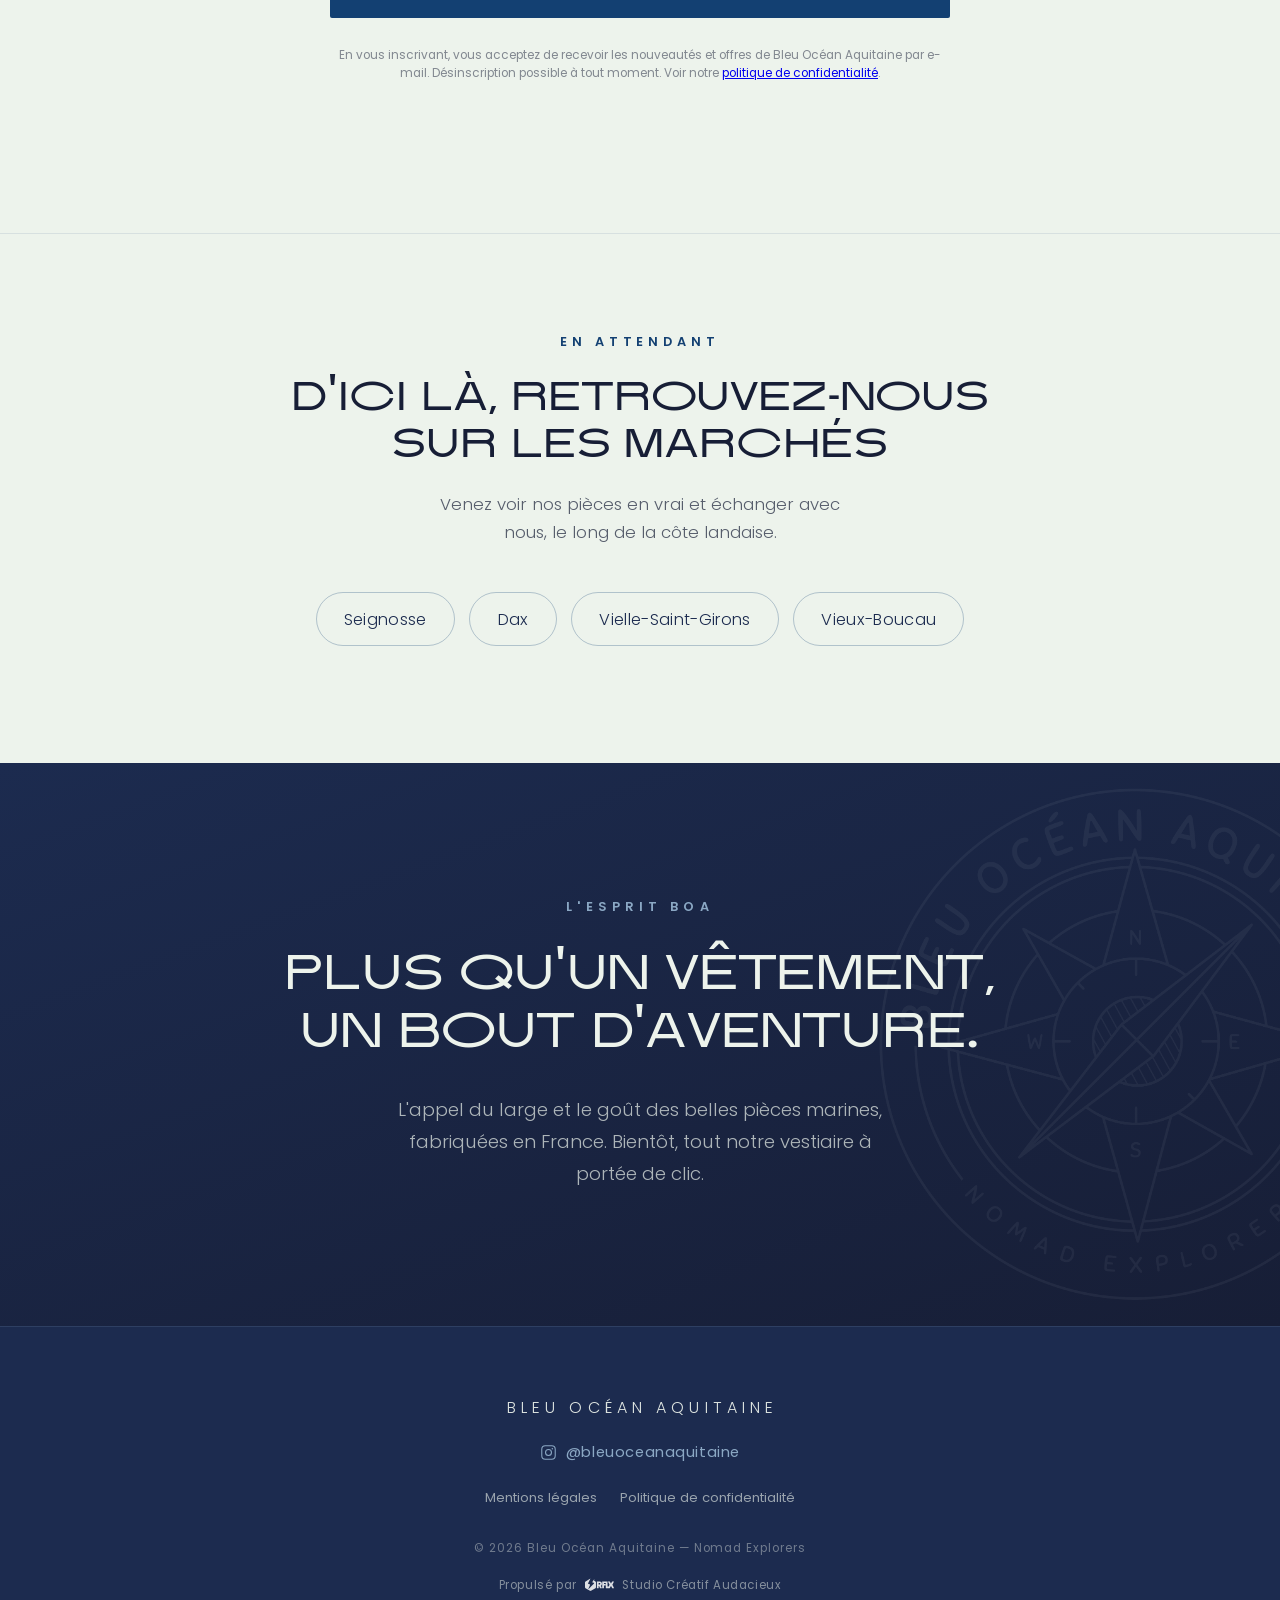
==== commit 8302b0c3: "Add files via upload" ====
--- a/index.html
+++ b/index.html
@@ -147,6 +147,11 @@
       <a href="confidentialite.html">Politique de confidentialité</a>
     </nav>
     <p class="footer__copy">© 2026 Bleu Océan Aquitaine — Nomad Explorers</p>
+    <a class="footer__rflx" href="https://rflx.fr/" target="_blank" rel="noopener" aria-label="Propulsé par RFLX — Studio Créatif Audacieux">
+      <span>Propulsé par</span>
+      <img src="assets/rflx-logo.svg" alt="RFLX" width="34" height="16">
+      <span>Studio Créatif Audacieux</span>
+    </a>
   </footer>
 
 </main>
--- a/styles.css
+++ b/styles.css
@@ -233,6 +233,15 @@
 .footer__links a{text-decoration:none;color:rgba(237,243,236,.6);transition:color .3s ease;}
 .footer__links a:hover{color:var(--sky);}
 .footer__copy{margin:.4rem 0 0;font-size:.74rem;letter-spacing:.08em;color:rgba(237,243,236,.4);}
+.footer__rflx{
+  display:inline-flex;align-items:center;gap:.5rem;margin-top:-.4rem;
+  text-decoration:none;font-family:'Poppins',system-ui,sans-serif;
+  font-size:.72rem;font-weight:400;letter-spacing:.05em;
+  color:rgba(237,243,236,.5);transition:color .3s ease,opacity .3s ease;
+}
+.footer__rflx img{height:14px;width:auto;display:block;opacity:.85;transition:opacity .3s ease;}
+.footer__rflx:hover{color:rgba(237,243,236,.85);}
+.footer__rflx:hover img{opacity:1;}
 
 /* ============================================================
    Reveal au scroll
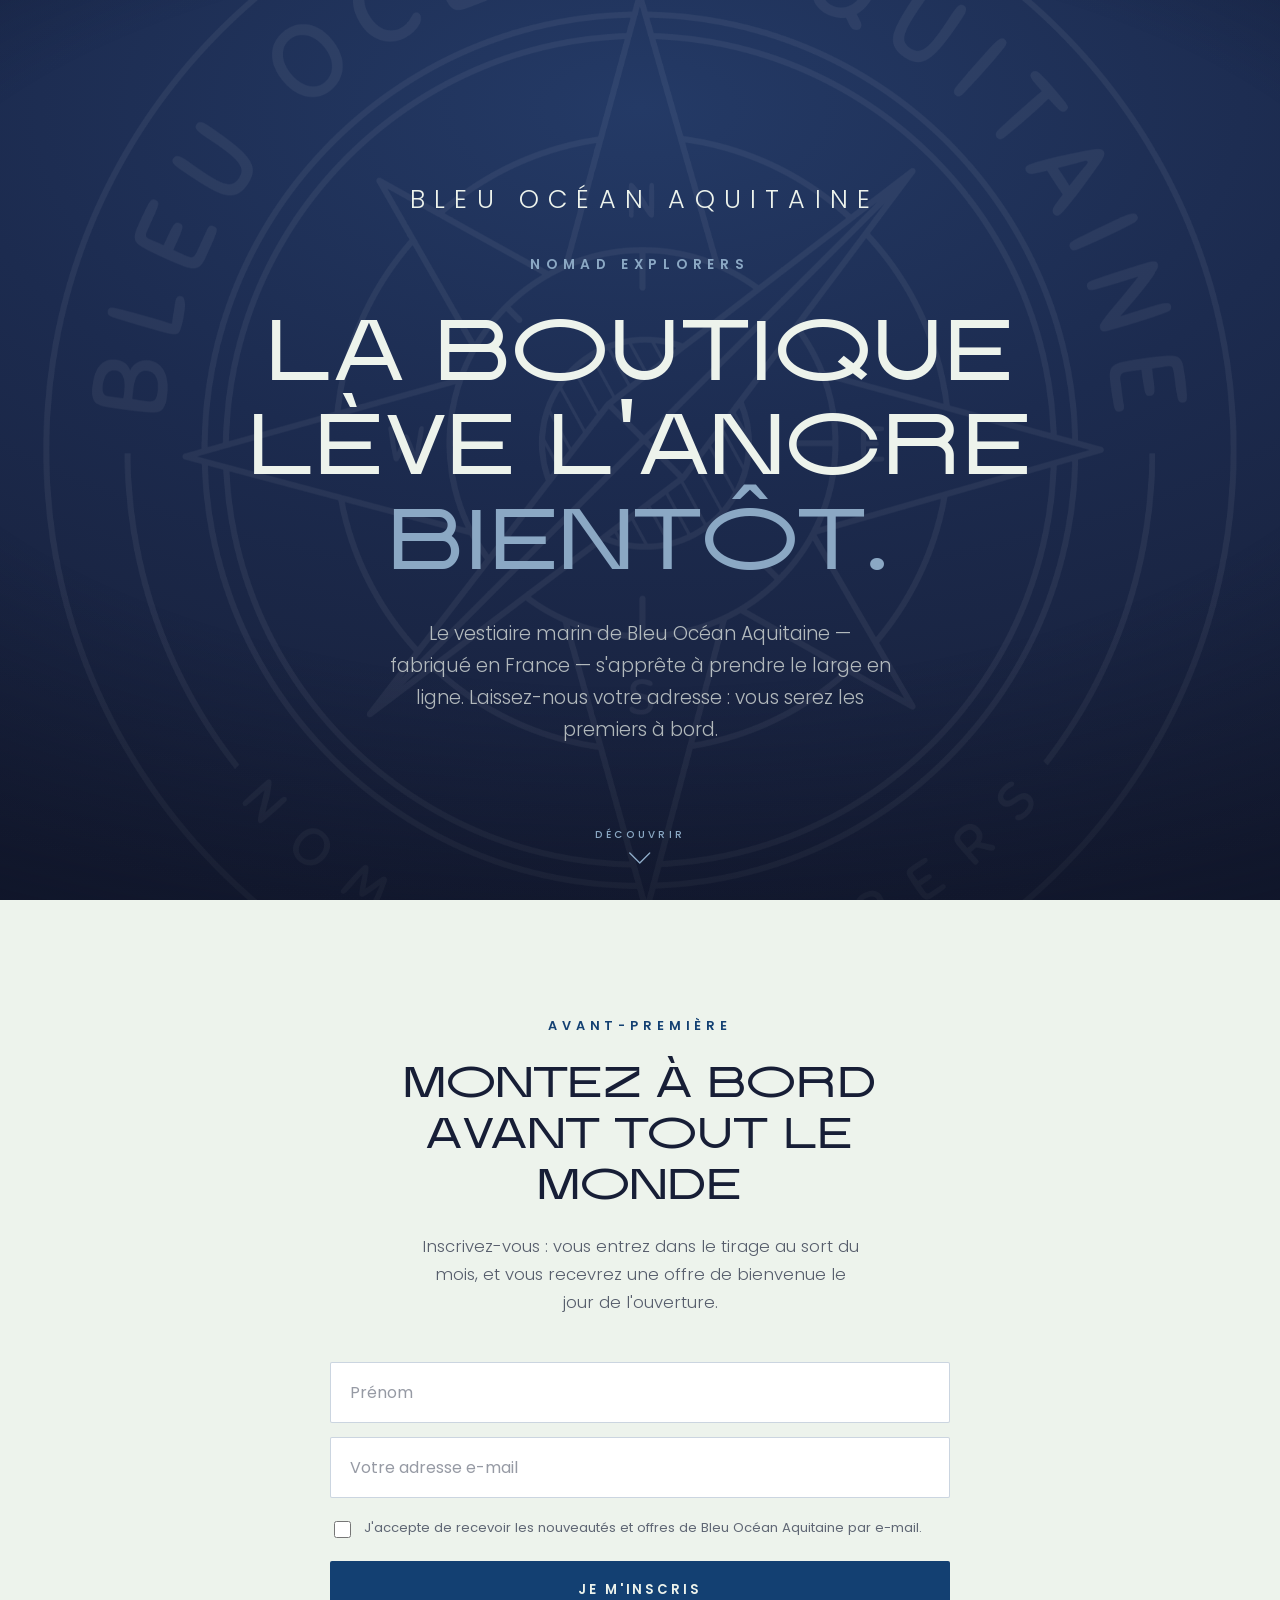
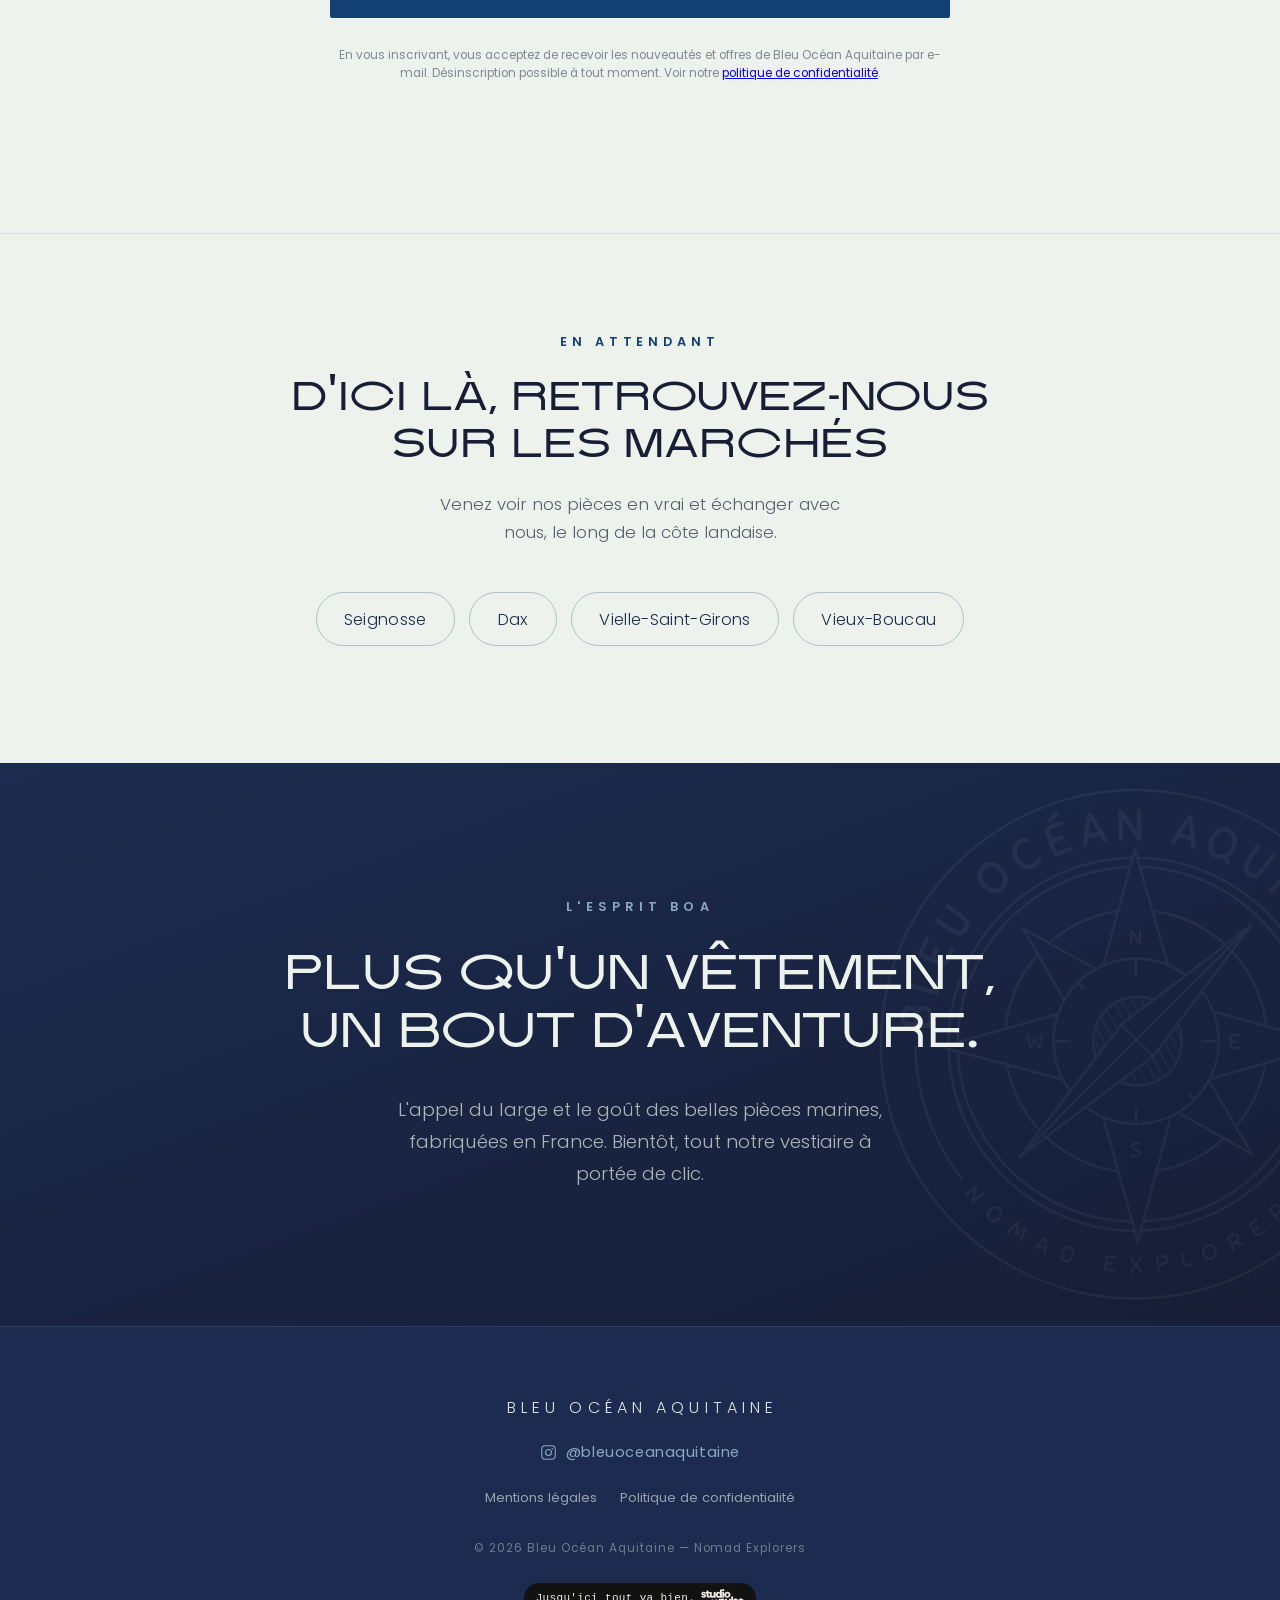
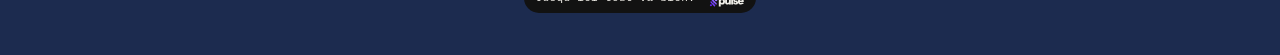
==== commit ca36326a: "Footer : signature Studio Pulse à la place du crédit RFLX RFLX n'existe plus. Le pied de page des tr" ====
--- a/index.html
+++ b/index.html
@@ -147,11 +147,10 @@
       <a href="confidentialite.html">Politique de confidentialité</a>
     </nav>
     <p class="footer__copy">© 2026 Bleu Océan Aquitaine — Nomad Explorers</p>
-    <a class="footer__rflx" href="https://rflx.fr/" target="_blank" rel="noopener" aria-label="Propulsé par RFLX — Studio Créatif Audacieux">
-      <span>Propulsé par</span>
-      <img src="assets/rflx-logo.svg" alt="RFLX" width="34" height="16">
-      <span>Studio Créatif Audacieux</span>
-    </a>
+    <span class="sp-sig sp-sig--sombre sp-sig--gelule">
+      <span>Jusqu'ici tout va bien.</span>
+      <a class="sp-sig__lien" href="https://studiopulse.fr" target="_blank" rel="noopener"><span class="sp-sig__zone" aria-hidden="true"></span><span class="sp-sig__nom">Studio Pulse</span><svg class="sp-sig__logo" viewBox="-10 -10 4010 1670" aria-hidden="true" focusable="false"><defs><linearGradient id="sp-sig-grad" class="sp-sig__grad" gradientUnits="userSpaceOnUse" spreadMethod="repeat" x1="780" y1="1660" x2="2239" y2="201"><stop offset="0.0" stop-color="#5606DB"/><stop offset="0.125" stop-color="#642BED"/><stop offset="0.25" stop-color="#7442FF"/><stop offset="0.375" stop-color="#936AFE"/><stop offset="0.5" stop-color="#B28AFF"/><stop offset="0.625" stop-color="#936AFE"/><stop offset="0.75" stop-color="#7442FF"/><stop offset="0.875" stop-color="#642BED"/><stop offset="1.0" stop-color="#5606DB"/></linearGradient></defs><path fill="currentColor" d="M244.36,802.13c-43.92,0-83.05-7.8-117.4-23.37-34.36-15.570-62.33-35.76-83.93-60.56-21.61-24.78-35.96-50.63-43.03-77.56l143.43-49.930c5.66,24.09,17.53,43.39,35.59,57.900,18.06,14.53,39.84,21.78,65.34,21.780,17.7,0,31.51-3.35,41.44-10.09,9.91-6.72,14.87-15.75,14.87-27.090,0-12.75-6.56-22.66-19.65-29.75-13.11-7.07-30.11-13.1-51-18.06-20.9-4.95-43.21-10.79-66.93-17.53-23.74-6.72-46.05-16.1-66.93-28.15-20.9-12.04-37.9-28.69-51-49.93-13.11-21.25-19.65-49.22-19.65-83.930,0-27.62,7.97-53.29,23.9-77.030,15.94-23.72,38.78-42.85,68.53-57.370,29.75-14.51,65.51-21.78,107.3-21.780,37.53,0,71.88,5.5,103.06,16.470,31.16,10.99,57.54,26.21,79.15,45.680,21.6,19.49,35.94,41.97,43.03,67.46l-140.24,55.25c-7.09-24.07-19.31-40.54-36.65-49.4-17.36-8.85-33.47-13.28-48.34-13.28-13.46,0-24.27,2.66-32.4,7.97-8.15,5.31-12.22,12.58-12.22,21.78,0,12.05,6.72,21.25,20.19,27.62,13.45,6.38,30.81,11.87,52.06,16.47,21.25,4.61,43.72,9.93,67.46,15.94,23.72,6.03,46.22,15.24,67.46,27.62,21.25,12.4,38.6,29.4,52.06,51,13.45,21.61,20.19,50.46,20.19,86.59,0,34-9.21,64.11-27.62,90.31-18.43,26.21-43.93,46.93-76.5,62.15-32.59,15.22-69.77,22.84-111.55,22.84Z M723.51,802.13c-40.37,0-77.03-7.97-109.96-23.9-32.93-15.94-59.15-39.13-78.62-69.59-19.49-30.44-29.22-67.63-29.22-111.55v-196.55h-81.81v-142.37h81.81v-124.3h176.36v124.3h117.93v142.37h-117.93v179.55c0,21.96,6.01,38.96,18.06,51,12.03,12.05,28.32,18.06,48.87,18.06,16.29,0,33.28-3.19,51-9.56l12.75,147.68c-13.46,4.96-27.62,8.67-42.5,11.16-14.87,2.47-30.46,3.72-46.75,3.72Z M1008.24,802.13c-39.67,0-74.55-8.15-104.65-24.44-30.11-16.29-53.49-39.31-70.12-69.06-16.65-29.75-24.97-64.090-24.970-103.06v-347.41h176.36v298.54c0,27.62,7.44,49.77,22.31,66.4,14.87,16.65,34.69,24.97,59.5,24.97,32.57,0,57.37-13.45,74.37-40.37,17-26.91,25.5-65.51,25.5-115.8v-233.73h177.42v535.46h-177.42v-47.81c-11.34,12.75-30.99,25.33-58.96,37.72-27.99,12.38-61.09,18.59-99.34,18.59Z M1607.44,802.13c-51.71,0-96.51-11.32-134.4-34-37.9-22.66-67.3-54.72-88.18-96.15-20.9-41.43-31.34-90.12-31.34-146.08s10.44-105.53,31.34-146.61c20.88-41.07,50.28-72.94,88.18-95.62,37.88-22.66,82.69-34,134.4-34,31.16,0,59.85,5.31,86.06,15.94,26.19,10.62,46.38,23.74,60.56,39.31V41.44h177.43v752.2h-177.43v-46.75c-14.18,15.59-34.53,28.69-61.09,39.31-26.56,10.62-55.08,15.94-85.53,15.94ZM1642.5,651.27c33.28,0,60.19-11.5,80.74-34.53,20.54-23.01,30.81-53.65,30.81-91.9s-10.27-68.87-30.81-91.9c-20.55-23.01-47.46-34.53-80.74-34.53s-59.33,11.52-80.21,34.53c-20.9,23.02-31.34,53.65-31.34,91.9s10.44,68.89,31.34,91.9c20.88,23.02,47.63,34.53,80.21,34.53Z M2050.46,208.24c-30.46,0-55.96-9.73-76.49-29.22-20.55-19.47-30.81-44.44-30.81-74.9s10.26-54.53,30.81-74.37c20.53-19.82,46.03-29.75,76.49-29.75s57.01,9.93,77.56,29.75c20.53,19.84,30.81,44.62,30.81,74.37s-10.27,55.43-30.81,74.9c-20.55,19.49-46.4,29.22-77.56,29.22ZM1962.28,793.63V258.17h177.43v535.46h-177.43Z M2436.12,802.13c-55.96,0-105.71-11.85-149.27-35.59-43.56-23.72-77.74-56.48-102.52-98.27-24.8-41.78-37.18-89.59-37.18-143.43s12.38-101.46,37.18-142.9c24.78-41.44,58.96-73.84,102.52-97.21,43.56-23.37,93.31-35.06,149.27-35.06s105.71,11.69,149.27,35.06c43.56,23.37,77.72,55.78,102.52,97.21,24.78,41.43,37.18,89.08,37.18,142.9s-12.4,101.64-37.18,143.43c-24.8,41.8-58.96,74.55-102.52,98.27-43.56,23.74-93.33,35.59-149.27,35.59ZM2436.12,652.33c33.28,0,60.19-11.69,80.74-35.06,20.54-23.37,30.81-54.18,30.81-92.43s-10.27-68-30.81-91.37c-20.55-23.37-47.46-35.06-80.74-35.06s-59.15,11.52-79.68,34.53c-20.55,23.02-30.81,53.65-30.81,91.9s10.26,69.06,30.81,92.43c20.53,23.37,47.1,35.06,79.68,35.06Z M1642.5,1619.85v-728.82h177.42v46.75c14.16-15.57,34.53-28.69,61.09-39.31,26.56-10.62,55.06-15.94,85.52-15.94,51.69,0,96.5,11.34,134.4,34,37.88,22.68,67.28,54.55,88.18,95.62,20.88,41.09,31.34,89.96,31.34,146.61s-10.46,104.65-31.34,146.08c-20.9,41.44-50.3,73.49-88.18,96.15-37.9,22.68-82.7,34-134.4,34-30.46,0-58.96-5.31-85.520-15.940-26.56-10.62-46.93-23.72-61.09-39.31v240.11h-177.42ZM1930.42,1284.12c33.28,0,60.19-11.5,80.74-34.53,20.53-23.01,30.81-53.65,30.81-91.9s-10.28-68.87-30.81-91.9c-20.55-23.01-47.46-34.53-80.74-34.53s-59.15,11.52-79.68,34.53c-20.55,23.02-30.81,53.65-30.81,91.9s10.26,68.89,30.81,91.9c20.53,23.02,47.1,34.53,79.68,34.53Z M2425.5,1434.99c-39.67,0-74.55-8.15-104.65-24.44-30.11-16.29-53.49-39.31-70.12-69.06-16.65-29.75-24.97-64.09-24.97-103.06v-347.41h176.36v298.54c0,27.62,7.44,49.77,22.31,66.4,14.87,16.65,34.69,24.97,59.5,24.97,32.57,0,57.37-13.45,74.37-40.37,17-26.91,25.5-65.5,25.5-115.8v-233.73h177.42v535.46h-177.42v-47.81c-11.34,12.75-30.99,25.33-58.96,37.72-27.99,12.38-61.09,18.59-99.34,18.59Z M2792.04,1426.49v-752.2h177.43v752.2h-177.43Z M3211.69,1434.99c-43.93,0-83.05-7.8-117.4-23.37-34.36-15.57-62.33-35.76-83.93-60.56-21.61-24.78-35.96-50.63-43.03-77.56l143.43-49.93c5.66,24.09,17.53,43.39,35.59,57.9,18.06,14.53,39.84,21.78,65.34,21.78,17.69,0,31.51-3.35,41.43-10.09,9.91-6.72,14.88-15.75,14.88-27.09,0-12.75-6.56-22.66-19.66-29.75-13.11-7.07-30.11-13.1-51-18.06-20.9-4.95-43.21-10.79-66.93-17.53-23.74-6.72-46.05-16.1-66.93-28.16-20.9-12.03-37.9-28.69-51-49.93-13.12-21.25-19.66-49.22-19.66-83.93,0-27.62,7.97-53.29,23.9-77.03,15.94-23.72,38.78-42.85,68.53-57.37,29.75-14.51,65.5-21.78,107.3-21.78,37.53,0,71.88,5.5,103.05,16.47,31.16,10.99,57.54,26.21,79.15,45.68,21.6,19.49,35.94,41.97,43.03,67.46l-140.24,55.25c-7.09-24.07-19.31-40.54-36.65-49.4-17.36-8.85-33.47-13.28-48.34-13.28-13.46,0-24.27,2.66-32.4,7.97-8.15,5.31-12.22,12.58-12.22,21.78,0,12.05,6.72,21.25,20.19,27.62,13.45,6.38,30.81,11.87,52.06,16.47,21.25,4.61,43.72,9.93,67.46,15.94,23.72,6.03,46.22,15.24,67.47,27.62,21.25,12.4,38.59,29.4,52.06,51,13.45,21.61,20.19,50.46,20.19,86.59,0,34-9.21,64.11-27.62,90.31-18.43,26.21-43.92,46.93-76.49,62.15-32.59,15.22-69.77,22.84-111.55,22.84Z M3695.08,1434.99c-56.67,0-106.24-11.85-148.74-35.59-42.5-23.72-75.43-56.48-98.81-98.27-23.37-41.78-35.06-89.59-35.06-143.43s11.69-101.28,35.06-142.37c23.37-41.07,55.78-73.47,97.21-97.21,41.44-23.72,89.06-35.59,142.9-35.59,62.32,0,115.27,14.18,158.83,42.5,43.56,28.34,75.25,66.77,95.09,115.27,19.82,48.52,25.13,102.52,15.94,162.02h-369.72c7.07,28.34,19.82,50.12,38.25,65.34,18.41,15.24,41.44,22.84,69.06,22.84,21.95,0,41.43-4.95,58.43-14.87,17-9.91,29.04-24.07,36.12-42.5l165.74,45.68c-15.59,47.46-46.75,85.36-93.49,113.68-46.75,28.34-102.36,42.5-166.8,42.5ZM3593.09,1079.07h181.67c-2.13-19.82-10.81-35.94-26.03-48.34-15.24-12.38-35.59-18.59-61.09-18.59-46.75,0-78.27,22.31-94.55,66.93Z"/><path fill="url(#sp-sig-grad)" d="M1266.85,1616.68c-13.39,3.78-28.05,4.52-41.17.34-12.29-3.91-25.69-9.24-34.73-19.22l-230.02-253.88-82.47-91.53c-6.71-7.45-12.48-13.63-16.83-22.68-7.07-14.7-10.64-31.12-6.67-47.18,4.5-18.25,13.59-34.14,31.56-43.26,22.91-11.64,56.42-8.11,74.95,12.8l154.99,174.89c12.64,14.26,40.21,17.28,51.79.37,16.43-23.98,1.69-58.28-17.53-80.19l-52.38-59.7-66.05-74.17-46.05-51.08c-10.98-12.18-20.26-23.93-24.59-40.44-11.68-44.56,12.91-88.34,57.91-98.53,12.69-2.87,23.65-3.51,36.61.26,13.73,4,29.38,9.73,39.72,21.12l122.49,134.95,102.14,113.77,130.58,145.53c23.48,26.17,19.15,79.3-17.45,99.87-24.7,13.88-58.56,11.33-78.53-10.58l-100.78-110.58c-9.95-10.92-23.66-16.18-38.95-11.62-5.3,1.58-11.75,6.47-14.88,11.29-16.01,24.630-3.34,57.7,15.28,79.24l30.72,35.53,49.7,56.68c9.24,10.53,16.75,21.1,20.44,35.13,10.58,40.24-8.52,81.21-49.79,92.86Z M1284.21,1029.52a107.42,107.42 0 1,0 214.84,0a107.42,107.42 0 1,0 -214.84,0Z M812.75,1495.98a97.58,97.58 0 1,0 195.16,0a97.58,97.58 0 1,0 -195.16,0Z"/></svg></a>
+    </span>
   </footer>
 
 </main>
--- a/styles.css
+++ b/styles.css
@@ -72,7 +72,7 @@
    HERO
    ============================================================ */
 .hero{
-  position:relative;min-height:100vh;min-height:100svh;
+  position:relative;min-height:100vh;min-height:100dvh;
   display:flex;flex-direction:column;align-items:center;justify-content:center;
   text-align:center;
   padding:7rem clamp(1.5rem,6vw,6rem) 5rem;
@@ -233,15 +233,25 @@
 .footer__links a{text-decoration:none;color:rgba(237,243,236,.6);transition:color .3s ease;}
 .footer__links a:hover{color:var(--sky);}
 .footer__copy{margin:.4rem 0 0;font-size:.74rem;letter-spacing:.08em;color:rgba(237,243,236,.4);}
-.footer__rflx{
-  display:inline-flex;align-items:center;gap:.5rem;margin-top:-.4rem;
-  text-decoration:none;font-family:'Poppins',system-ui,sans-serif;
-  font-size:.72rem;font-weight:400;letter-spacing:.05em;
-  color:rgba(237,243,236,.5);transition:color .3s ease,opacity .3s ease;
-}
-.footer__rflx img{height:14px;width:auto;display:block;opacity:.85;transition:opacity .3s ease;}
-.footer__rflx:hover{color:rgba(237,243,236,.85);}
-.footer__rflx:hover img{opacity:1;}
+/* Signature Studio Pulse : règles de signature-studio-pulse.html,
+   gélule reprise de SignatureStudioPulse.tsx, échelle réduite (texte
+   11 px, logo 18 px, gélule 30 px) comme sur la boutique. */
+.sp-sig{display:inline-flex;align-items:center;gap:6px;height:18px;
+  font:400 11px/14px 'Matter Mono',ui-monospace,'SF Mono',SFMono-Regular,Menlo,Consolas,'Liberation Mono',monospace;
+  letter-spacing:.03em;color:inherit;white-space:nowrap;vertical-align:middle;}
+.sp-sig__lien{display:block;color:inherit;text-decoration:none;}
+.sp-sig__logo{display:block;height:18px;width:auto;}
+.sp-sig--clair{color:#121212;}
+.sp-sig--sombre{color:#EFEDE7;}
+.sp-sig--mono .sp-sig__symbole{fill:currentColor;}
+.sp-sig--gelule{position:relative;box-sizing:content-box;padding:6px 12px;border-radius:999px;background:var(--sp-fond,#121212);}
+.sp-sig--gelule:not(.sp-sig--mono){color:#EFEDE7;}
+.sp-sig--gelule .sp-sig__lien{outline:none;}
+.sp-sig--gelule .sp-sig__zone{position:absolute;inset:0;border-radius:999px;}
+.sp-sig--gelule:has(.sp-sig__lien:focus-visible){outline:2px solid currentColor;outline-offset:2px;}
+/* Nom du studio : lu par Google et les lecteurs d'écran, masqué à l'oeil. */
+.sp-sig__nom{position:absolute;width:1px;height:1px;padding:0;margin:-1px;overflow:hidden;clip:rect(0,0,0,0);white-space:nowrap;border:0;}
+@media (prefers-reduced-motion:reduce){.sp-sig .sp-sig__lien:hover,.sp-sig .sp-sig__lien:focus-visible{box-shadow:0 1px 0 currentColor;}}
 
 /* ============================================================
    Reveal au scroll
